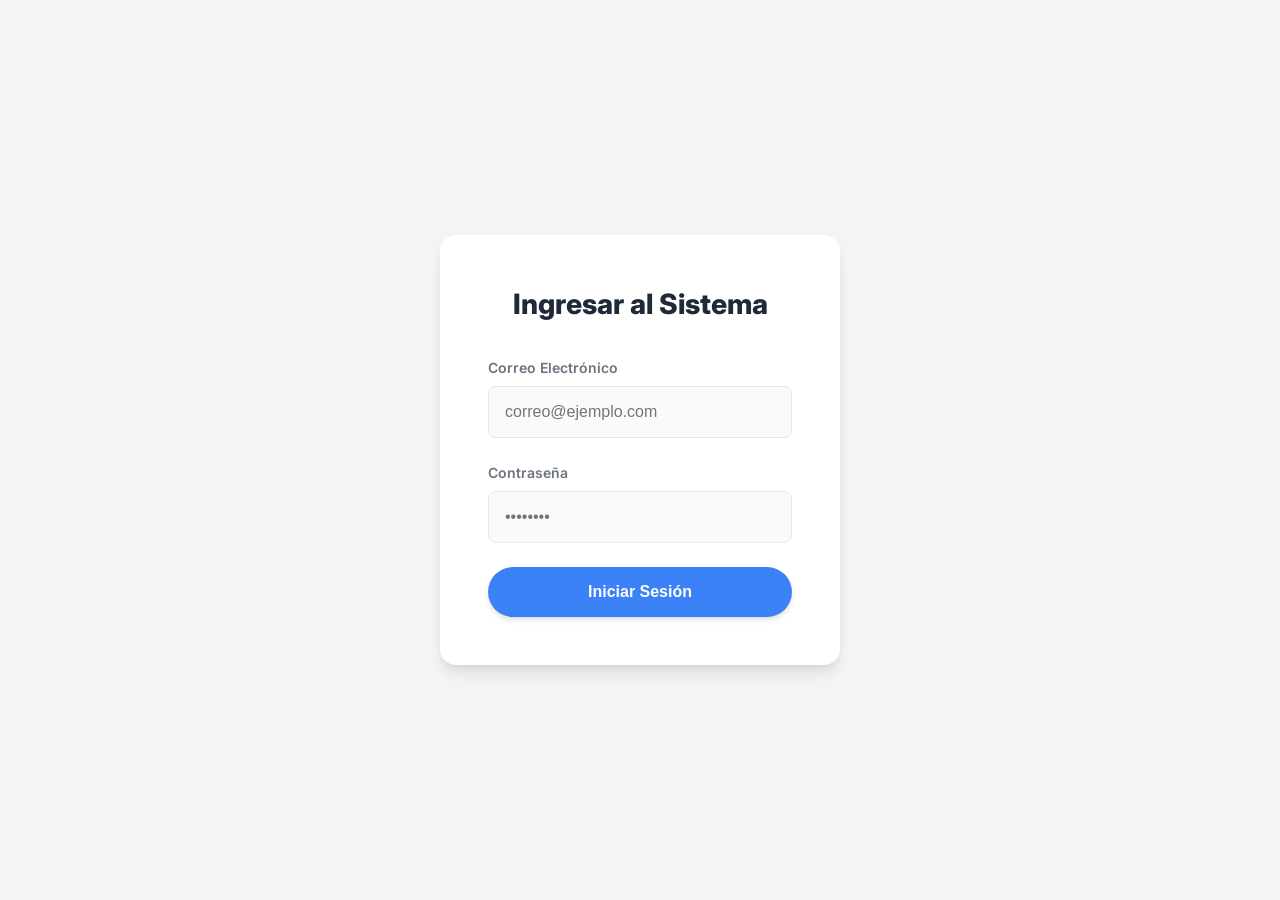
==== crm-swing-app/src/main/resources/public/index.html @ a5c7b8c0 "feat: initialize project structure with core UI styles, layout, and base application files" ====
<!DOCTYPE html>
<html lang="es">
<head>
    <meta charset="UTF-8">
    <meta name="viewport" content="width=device-width, initial-scale=1.0">
    <title>CRM Flota - Web</title>
    <link rel="stylesheet" href="styles.css">
    <link href="https://fonts.googleapis.com/css2?family=Inter:wght@400;600;800&display=swap" rel="stylesheet">
</head>
<body>

    <!-- Pantalla de Login -->
    <div id="login-screen">
        <div class="login-card">
            <h2>Ingresar al Sistema</h2>
            <form id="login-form">
                <div class="form-group">
                    <label for="email">Correo Electrónico</label>
                    <input type="email" id="email" required placeholder="correo@ejemplo.com">
                    <div class="error-text" id="email-error">El correo es obligatorio</div>
                </div>
                <div class="form-group">
                    <label for="password">Contraseña</label>
                    <input type="password" id="password" required placeholder="••••••••">
                    <div class="error-text" id="password-error">La contraseña es obligatoria</div>
                </div>
                <div class="error-text" id="auth-error" style="margin-bottom: 1rem; text-align: center; font-weight: bold;"></div>
                <button type="submit" class="btn-primary">Iniciar Sesión</button>
            </form>
        </div>
    </div>

    <!-- App Principal (Oculta hasta login) -->
    <div id="app" class="hidden">
        
        <!-- Barra Lateral -->
        <aside class="sidebar">
            <div class="sidebar-brand">CRM Flota</div>
            
            <button class="nav-item active" data-target="dashboard-view">
                <svg xmlns="http://www.w3.org/2000/svg" viewBox="0 0 24 24" fill="none" stroke="currentColor" stroke-width="2" stroke-linecap="round" stroke-linejoin="round"><path d="M3 9l9-7 9 7v11a2 2 0 0 1-2 2H5a2 2 0 0 1-2-2z"></path><polyline points="9 22 9 12 15 12 15 22"></polyline></svg>
                Dashboard
            </button>
            <button class="nav-item" data-target="conductores-view">
                <svg xmlns="http://www.w3.org/2000/svg" viewBox="0 0 24 24" fill="none" stroke="currentColor" stroke-width="2" stroke-linecap="round" stroke-linejoin="round"><path d="M17 21v-2a4 4 0 0 0-4-4H5a4 4 0 0 0-4 4v2"></path><circle cx="9" cy="7" r="4"></circle><path d="M23 21v-2a4 4 0 0 0-3-3.87"></path><path d="M16 3.13a4 4 0 0 1 0 7.75"></path></svg>
                Conductores
            </button>
            <button class="nav-item" data-target="vehiculos-view">
                <svg xmlns="http://www.w3.org/2000/svg" viewBox="0 0 24 24" fill="none" stroke="currentColor" stroke-width="2" stroke-linecap="round" stroke-linejoin="round"><path d="M14 16H9m10 0h3v-3.15a1 1 0 0 0-.84-.99L16 11l-2.7-3.6a2 2 0 0 0-1.6-.8H5a2 2 0 0 0-2 2v7.55a1 1 0 0 0 .84.99L5 16"></path><circle cx="7" cy="16" r="2"></circle><circle cx="16" cy="16" r="2"></circle></svg>
                Vehículos
            </button>
            <button class="nav-item" data-target="asignaciones-view">
                <svg xmlns="http://www.w3.org/2000/svg" viewBox="0 0 24 24" fill="none" stroke="currentColor" stroke-width="2" stroke-linecap="round" stroke-linejoin="round"><path d="M16 4h2a2 2 0 0 1 2 2v14a2 2 0 0 1-2 2H6a2 2 0 0 1-2-2V6a2 2 0 0 1 2-2h2"></path><rect x="8" y="2" width="8" height="4" rx="1" ry="1"></rect></svg>
                Asignaciones
            </button>
            <button class="nav-item" data-target="mantenimientos-view">
                <svg xmlns="http://www.w3.org/2000/svg" viewBox="0 0 24 24" fill="none" stroke="currentColor" stroke-width="2" stroke-linecap="round" stroke-linejoin="round"><path d="M14.7 6.3a1 1 0 0 0 0 1.4l1.6 1.6a1 1 0 0 0 1.4 0l3.77-3.77a6 6 0 0 1-7.94 7.94l-6.91 6.91a2.12 2.12 0 0 1-3-3l6.91-6.91a6 6 0 0 1 7.94-7.94l-3.76 3.76z"></path></svg>
                Mantenimientos
            </button>
            <button class="nav-item" data-target="usuarios-view">
                <svg xmlns="http://www.w3.org/2000/svg" viewBox="0 0 24 24" fill="none" stroke="currentColor" stroke-width="2" stroke-linecap="round" stroke-linejoin="round"><path d="M17 21v-2a4 4 0 0 0-4-4H5a4 4 0 0 0-4 4v2"></path><circle cx="9" cy="7" r="4"></circle></svg>
                Usuarios
            </button>
            <div style="flex:1"></div>
            <button class="nav-item" id="logout-btn" style="color: var(--danger-color)">
                Cerrar Sesión
            </button>
        </aside>

        <!-- Contenido Principal -->
        <main class="main-content">
            <header class="header">
                <h1 id="view-title">Dashboard</h1>
            </header>

            <!-- Vistas -->
            <div id="dashboard-view" class="view">
                <div class="stats-grid">
                    <div class="stat-card">
                        <div class="stat-title">Asignaciones Activas</div>
                        <div class="stat-value" id="stat-asignaciones">0</div>
                    </div>
                    <div class="stat-card">
                        <div class="stat-title">Costos Mantenimiento</div>
                        <div class="stat-value" id="stat-costos">$0.00</div>
                    </div>
                </div>
            </div>

            <div id="conductores-view" class="view hidden">
                <div class="card">
                    <div class="table-container">
                        <table>
                            <thead>
                                <tr>
                                    <th>ID</th>
                                    <th>Nombre</th>
                                    <th>Cédula</th>
                                    <th>Teléfono</th>
                                    <th>Licencia</th>
                                    <th>Estado</th>
                                </tr>
                            </thead>
                            <tbody id="tabla-conductores"></tbody>
                        </table>
                    </div>
                </div>
            </div>

            <div id="vehiculos-view" class="view hidden">
                <div class="card">
                    <div class="table-container">
                        <table>
                            <thead>
                                <tr>
                                    <th>Placa</th>
                                    <th>Marca</th>
                                    <th>Modelo</th>
                                    <th>Tipo</th>
                                    <th>Estado</th>
                                </tr>
                            </thead>
                            <tbody id="tabla-vehiculos"></tbody>
                        </table>
                    </div>
                </div>
            </div>

            <div id="asignaciones-view" class="view hidden">
                <div class="card">
                    <div class="table-container">
                        <table>
                            <thead>
                                <tr>
                                    <th>ID</th>
                                    <th>Conductor ID</th>
                                    <th>Vehículo ID</th>
                                    <th>Fecha Asignación</th>
                                    <th>Estado</th>
                                </tr>
                            </thead>
                            <tbody id="tabla-asignaciones"></tbody>
                        </table>
                    </div>
                </div>
            </div>

            <div id="mantenimientos-view" class="view hidden">
                <div class="card">
                    <div class="table-container">
                        <table>
                            <thead>
                                <tr>
                                    <th>ID</th>
                                    <th>Vehículo ID</th>
                                    <th>Tipo</th>
                                    <th>Costo</th>
                                    <th>Estado</th>
                                </tr>
                            </thead>
                            <tbody id="tabla-mantenimientos"></tbody>
                        </table>
                    </div>
                </div>
            </div>

            <div id="usuarios-view" class="view hidden">
                <div class="card">
                    <div class="table-container">
                        <table>
                            <thead>
                                <tr>
                                    <th>ID</th>
                                    <th>Email</th>
                                    <th>Estado</th>
                                </tr>
                            </thead>
                            <tbody id="tabla-usuarios"></tbody>
                        </table>
                    </div>
                </div>
            </div>

        </main>
    </div>

    <script src="app.js"></script>
</body>
</html>
---- crm-swing-app/src/main/resources/public/styles.css ----
:root {
  --bg-color: #f3f4f6; /* Gray 100 */
  --surface-color: #ffffff;
  --primary-color: #3b82f6; /* Blue 500 */
  --primary-hover: #2563eb; /* Blue 600 */
  --text-main: #1f2937; /* Gray 800 */
  --text-muted: #6b7280; /* Gray 500 */
  --border-color: #e5e7eb; /* Gray 200 */
  --danger-color: #ef4444; /* Red 500 */
  --success-color: #10b981; /* Emerald 500 */
  
  --shadow-sm: 0 1px 2px 0 rgba(0, 0, 0, 0.05);
  --shadow-md: 0 4px 6px -1px rgba(0, 0, 0, 0.1), 0 2px 4px -1px rgba(0, 0, 0, 0.06);
  --shadow-lg: 0 10px 15px -3px rgba(0, 0, 0, 0.1), 0 4px 6px -2px rgba(0, 0, 0, 0.05);
  
  --radius-md: 0.5rem;
  --radius-lg: 1rem;
  --radius-full: 9999px;
}

* {
  box-sizing: border-box;
  margin: 0;
  padding: 0;
}

body {
  font-family: 'Inter', -apple-system, BlinkMacSystemFont, "Segoe UI", Roboto, Helvetica, Arial, sans-serif;
  background-color: var(--bg-color);
  color: var(--text-main);
  line-height: 1.5;
  height: 100vh;
  display: flex;
  overflow: hidden;
}

/* App Layout */
#app {
  display: flex;
  width: 100%;
  height: 100%;
}

/* Login Screen */
#login-screen {
  position: absolute;
  top: 0; left: 0; right: 0; bottom: 0;
  background: var(--bg-color);
  display: flex;
  justify-content: center;
  align-items: center;
  z-index: 100;
}

.login-card {
  background: var(--surface-color);
  padding: 3rem;
  border-radius: var(--radius-lg);
  box-shadow: var(--shadow-lg);
  width: 100%;
  max-width: 400px;
  text-align: center;
}

.login-card h2 {
  margin-bottom: 2rem;
  font-weight: 800;
  font-size: 1.75rem;
  color: var(--text-main);
}

.form-group {
  margin-bottom: 1.5rem;
  text-align: left;
}

.form-group label {
  display: block;
  font-size: 0.875rem;
  font-weight: 600;
  color: var(--text-muted);
  margin-bottom: 0.5rem;
}

.form-group input {
  width: 100%;
  padding: 1rem;
  border: 1px solid var(--border-color);
  border-radius: var(--radius-md);
  font-size: 1rem;
  transition: all 0.2s ease;
  background-color: #f9fafb;
}

.form-group input:focus {
  outline: none;
  border-color: var(--primary-color);
  box-shadow: 0 0 0 3px rgba(59, 130, 246, 0.2);
  background-color: #fff;
}

.error-text {
  color: var(--danger-color);
  font-size: 0.875rem;
  margin-top: 0.25rem;
  display: none;
}

/* Gordito Buttons */
button.btn-primary {
  width: 100%;
  background: var(--primary-color);
  color: white;
  border: none;
  padding: 1rem 2rem;
  font-size: 1rem;
  font-weight: 600;
  border-radius: var(--radius-full);
  cursor: pointer;
  transition: all 0.2s ease;
  box-shadow: var(--shadow-md);
}

button.btn-primary:hover {
  background: var(--primary-hover);
  transform: translateY(-2px);
  box-shadow: var(--shadow-lg);
}

button.btn-danger {
  background: var(--danger-color);
  color: white;
  border: none;
  padding: 0.5rem 1rem;
  border-radius: var(--radius-full);
  cursor: pointer;
  font-weight: 600;
}

/* Sidebar */
.sidebar {
  width: 260px;
  background: var(--surface-color);
  border-right: 1px solid var(--border-color);
  display: flex;
  flex-direction: column;
  padding: 1.5rem;
}

.sidebar-brand {
  font-size: 1.5rem;
  font-weight: 800;
  margin-bottom: 2rem;
  color: var(--primary-color);
  text-align: center;
}

.nav-item {
  display: flex;
  align-items: center;
  padding: 1rem 1.25rem;
  margin-bottom: 0.5rem;
  border-radius: var(--radius-md);
  color: var(--text-muted);
  text-decoration: none;
  font-weight: 600;
  cursor: pointer;
  transition: all 0.2s;
  border: none;
  background: transparent;
  width: 100%;
  text-align: left;
  font-size: 1rem;
}

.nav-item svg {
  margin-right: 1rem;
  width: 20px;
  height: 20px;
}

.nav-item:hover {
  background-color: #f3f4f6;
  color: var(--text-main);
}

.nav-item.active {
  background-color: #eff6ff; /* Blue 50 */
  color: var(--primary-color);
}

/* Main Content */
.main-content {
  flex: 1;
  padding: 2rem;
  overflow-y: auto;
  background-color: #f8fafc; /* Slate 50 */
}

.header {
  display: flex;
  justify-content: space-between;
  align-items: center;
  margin-bottom: 2rem;
}

.header h1 {
  font-size: 1.875rem;
  font-weight: 800;
}

/* Card */
.card {
  background: var(--surface-color);
  border-radius: var(--radius-lg);
  box-shadow: var(--shadow-sm);
  border: 1px solid var(--border-color);
  padding: 1.5rem;
  margin-bottom: 2rem;
}

/* Table */
.table-container {
  overflow-x: auto;
}

table {
  width: 100%;
  border-collapse: collapse;
}

th {
  text-align: left;
  padding: 1rem;
  font-weight: 600;
  color: var(--text-muted);
  border-bottom: 1px solid var(--border-color);
  background: #f9fafb;
}

td {
  padding: 1.25rem 1rem;
  border-bottom: 1px solid var(--border-color);
  color: var(--text-main);
}

tr:hover td {
  background-color: #f9fafb;
}

/* Dashboard Stats */
.stats-grid {
  display: grid;
  grid-template-columns: repeat(auto-fit, minmax(250px, 1fr));
  gap: 1.5rem;
  margin-bottom: 2rem;
}

.stat-card {
  background: var(--surface-color);
  padding: 1.5rem;
  border-radius: var(--radius-lg);
  box-shadow: var(--shadow-sm);
  border: 1px solid var(--border-color);
}

.stat-title {
  color: var(--text-muted);
  font-size: 0.875rem;
  font-weight: 600;
  margin-bottom: 0.5rem;
}

.stat-value {
  font-size: 2rem;
  font-weight: 800;
  color: var(--text-main);
}

.hidden {
  display: none !important;
}
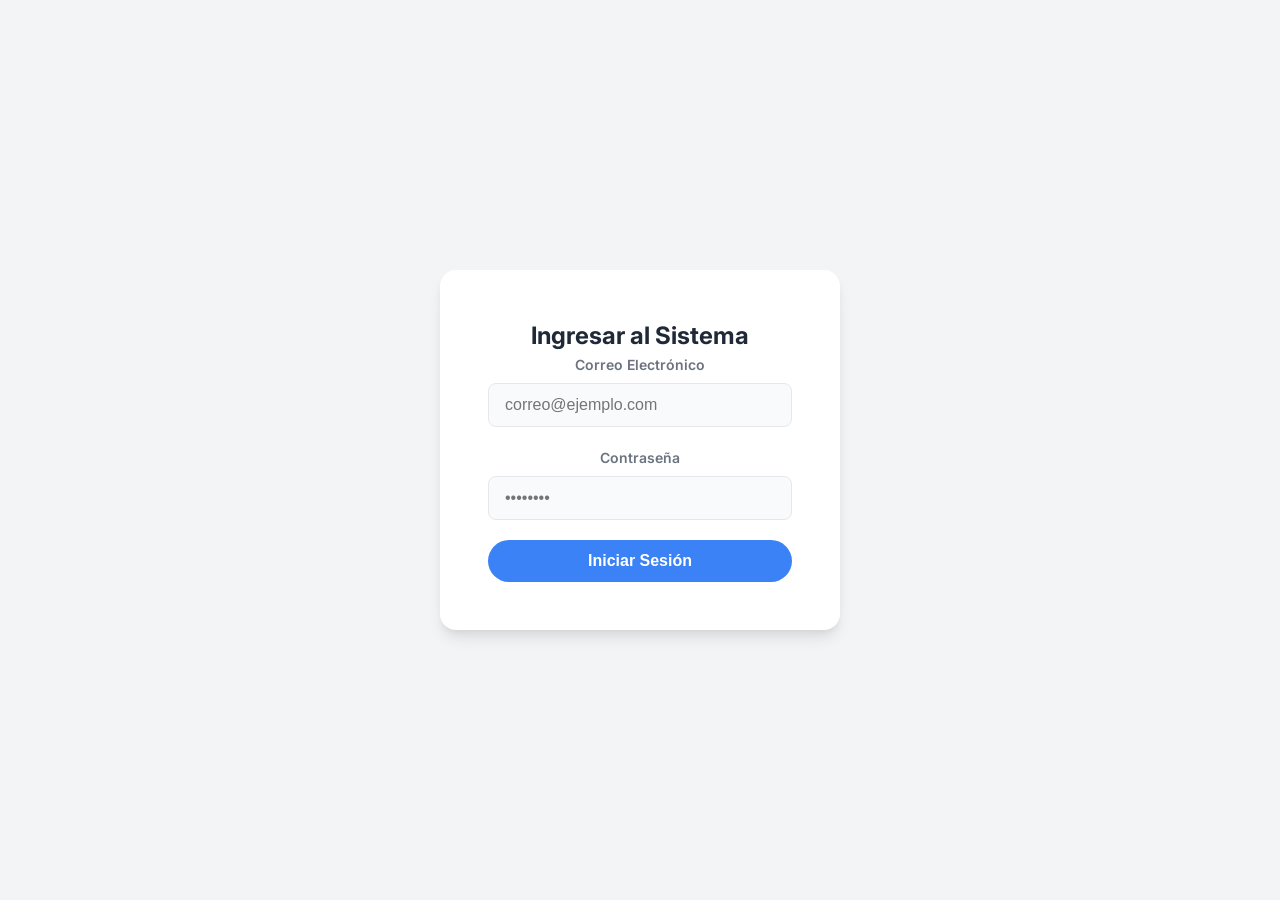
==== commit b6c25eb7: "feat: implement initial CRM fleet management database schema, core DAO layers, and user login fronte" ====
--- a/crm-swing-app/src/main/resources/public/index.html
+++ b/crm-swing-app/src/main/resources/public/index.html
@@ -7,7 +7,7 @@
     <link rel="stylesheet" href="styles.css">
     <link href="https://fonts.googleapis.com/css2?family=Inter:wght@400;600;800&display=swap" rel="stylesheet">
 </head>
-<body>
+<body data-theme="light">
 
     <!-- Pantalla de Login -->
     <div id="login-screen">
@@ -25,7 +25,7 @@
                     <div class="error-text" id="password-error">La contraseña es obligatoria</div>
                 </div>
                 <div class="error-text" id="auth-error" style="margin-bottom: 1rem; text-align: center; font-weight: bold;"></div>
-                <button type="submit" class="btn-primary">Iniciar Sesión</button>
+                <button type="submit" class="btn-primary" style="width:100%">Iniciar Sesión</button>
             </form>
         </div>
     </div>
@@ -61,127 +61,215 @@
                 <svg xmlns="http://www.w3.org/2000/svg" viewBox="0 0 24 24" fill="none" stroke="currentColor" stroke-width="2" stroke-linecap="round" stroke-linejoin="round"><path d="M17 21v-2a4 4 0 0 0-4-4H5a4 4 0 0 0-4 4v2"></path><circle cx="9" cy="7" r="4"></circle></svg>
                 Usuarios
             </button>
-            <div style="flex:1"></div>
-            <button class="nav-item" id="logout-btn" style="color: var(--danger-color)">
-                Cerrar Sesión
-            </button>
         </aside>
 
-        <!-- Contenido Principal -->
-        <main class="main-content">
-            <header class="header">
-                <h1 id="view-title">Dashboard</h1>
+        <!-- Wrapper Principal -->
+        <div class="main-wrapper">
+            
+            <!-- Barra Superior (Header) -->
+            <header class="topbar">
+                <div class="search-container">
+                    <svg class="search-icon" xmlns="http://www.w3.org/2000/svg" viewBox="0 0 24 24" fill="none" stroke="currentColor" stroke-width="2"><circle cx="11" cy="11" r="8"></circle><line x1="21" y1="21" x2="16.65" y2="16.65"></line></svg>
+                    <input type="text" id="global-search" class="search-input" placeholder="Buscar conductores, vehículos, usuarios..." autocomplete="off">
+                    <div id="search-results" class="search-results"></div>
+                </div>
+                
+                <div class="topbar-actions">
+                    <button class="theme-toggle" id="theme-toggle" title="Cambiar Tema">
+                        <svg id="moon-icon" xmlns="http://www.w3.org/2000/svg" width="24" height="24" viewBox="0 0 24 24" fill="none" stroke="currentColor" stroke-width="2" stroke-linecap="round" stroke-linejoin="round"><path d="M21 12.79A9 9 0 1 1 11.21 3 7 7 0 0 0 21 12.79z"></path></svg>
+                        <svg id="sun-icon" class="hidden" xmlns="http://www.w3.org/2000/svg" width="24" height="24" viewBox="0 0 24 24" fill="none" stroke="currentColor" stroke-width="2" stroke-linecap="round" stroke-linejoin="round"><circle cx="12" cy="12" r="5"></circle><line x1="12" y1="1" x2="12" y2="3"></line><line x1="12" y1="21" x2="12" y2="23"></line><line x1="4.22" y1="4.22" x2="5.64" y2="5.64"></line><line x1="18.36" y1="18.36" x2="19.78" y2="19.78"></line><line x1="1" y1="12" x2="3" y2="12"></line><line x1="21" y1="12" x2="23" y2="12"></line><line x1="4.22" y1="19.78" x2="5.64" y2="18.36"></line><line x1="18.36" y1="5.64" x2="19.78" y2="4.22"></line></svg>
+                    </button>
+                    
+                    <div class="user-menu-container">
+                        <button class="user-profile-btn" id="user-menu-btn">
+                            <span id="topbar-username">Usuario</span>
+                            <div class="user-avatar" id="topbar-avatar">U</div>
+                        </button>
+                        <div class="user-dropdown" id="user-dropdown">
+                            <button class="dropdown-item" id="btn-mi-perfil">Mi Perfil</button>
+                            <button class="dropdown-item text-danger" id="logout-btn">Cerrar Sesión</button>
+                        </div>
+                    </div>
+                </div>
             </header>
 
-            <!-- Vistas -->
-            <div id="dashboard-view" class="view">
-                <div class="stats-grid">
-                    <div class="stat-card">
-                        <div class="stat-title">Asignaciones Activas</div>
-                        <div class="stat-value" id="stat-asignaciones">0</div>
-                    </div>
-                    <div class="stat-card">
-                        <div class="stat-title">Costos Mantenimiento</div>
-                        <div class="stat-value" id="stat-costos">$0.00</div>
-                    </div>
-                </div>
+            <!-- Contenido Dinámico -->
+            <main class="main-content">
+                
+                <!-- Vistas -->
+                <div id="dashboard-view" class="view">
+                    <header class="header">
+                        <h1 id="view-title">Dashboard</h1>
+                    </header>
+                    <div class="stats-grid">
+                        <div class="stat-card">
+                            <div class="stat-title">Asignaciones Activas</div>
+                            <div class="stat-value" id="stat-asignaciones">0</div>
+                        </div>
+                        <div class="stat-card">
+                            <div class="stat-title">Costos Mantenimiento</div>
+                            <div class="stat-value" id="stat-costos">$0.00</div>
+                        </div>
+                    </div>
+                </div>
+
+                <div id="conductores-view" class="view hidden">
+                    <header class="header">
+                        <h1>Conductores</h1>
+                        <button class="btn-primary" onclick="openModal('conductor')">Nuevo Conductor</button>
+                    </header>
+                    <div class="card">
+                        <div class="table-container">
+                            <table>
+                                <thead>
+                                    <tr>
+                                        <th>ID</th>
+                                        <th>Nombre</th>
+                                        <th>Cédula</th>
+                                        <th>Teléfono</th>
+                                        <th>Licencia</th>
+                                        <th>Estado</th>
+                                    </tr>
+                                </thead>
+                                <tbody id="tabla-conductores"></tbody>
+                            </table>
+                        </div>
+                    </div>
+                </div>
+
+                <div id="vehiculos-view" class="view hidden">
+                    <header class="header">
+                        <h1>Vehículos</h1>
+                        <button class="btn-primary" onclick="openModal('vehiculo')">Nuevo Vehículo</button>
+                    </header>
+                    <div class="card">
+                        <div class="table-container">
+                            <table>
+                                <thead>
+                                    <tr>
+                                        <th>Placa</th>
+                                        <th>Marca</th>
+                                        <th>Modelo</th>
+                                        <th>Tipo</th>
+                                        <th>Estado</th>
+                                    </tr>
+                                </thead>
+                                <tbody id="tabla-vehiculos"></tbody>
+                            </table>
+                        </div>
+                    </div>
+                </div>
+
+                <div id="asignaciones-view" class="view hidden">
+                    <header class="header">
+                        <h1>Asignaciones</h1>
+                        <button class="btn-primary" onclick="openModal('asignacion')">Nueva Asignación</button>
+                    </header>
+                    <div class="card">
+                        <div class="table-container">
+                            <table>
+                                <thead>
+                                    <tr>
+                                        <th>ID</th>
+                                        <th>Conductor</th>
+                                        <th>Vehículo</th>
+                                        <th>Fecha Asignación</th>
+                                        <th>Estado</th>
+                                    </tr>
+                                </thead>
+                                <tbody id="tabla-asignaciones"></tbody>
+                            </table>
+                        </div>
+                    </div>
+                </div>
+
+                <div id="mantenimientos-view" class="view hidden">
+                    <header class="header">
+                        <h1>Mantenimientos</h1>
+                        <button class="btn-primary" onclick="openModal('mantenimiento')">Nuevo Mantenimiento</button>
+                    </header>
+                    <div class="card">
+                        <div class="table-container">
+                            <table>
+                                <thead>
+                                    <tr>
+                                        <th>ID</th>
+                                        <th>Vehículo</th>
+                                        <th>Tipo</th>
+                                        <th>Costo</th>
+                                        <th>Estado</th>
+                                    </tr>
+                                </thead>
+                                <tbody id="tabla-mantenimientos"></tbody>
+                            </table>
+                        </div>
+                    </div>
+                </div>
+
+                <div id="usuarios-view" class="view hidden">
+                    <header class="header">
+                        <h1>Usuarios del Sistema</h1>
+                        <button class="btn-primary" onclick="openModal('usuario')">Nuevo Usuario</button>
+                    </header>
+                    <div class="user-grid" id="grid-usuarios">
+                        <!-- Tarjetas inyectadas por JS -->
+                    </div>
+                </div>
+
+                <div id="perfil-view" class="view hidden">
+                    <header class="header">
+                        <h1>Mi Perfil</h1>
+                    </header>
+                    <div class="card" style="max-width: 600px;">
+                        <form id="perfil-form">
+                            <div class="form-group">
+                                <label>Nombre</label>
+                                <input type="text" id="perfil-nombre" required>
+                            </div>
+                            <div class="form-group">
+                                <label>Correo Electrónico</label>
+                                <input type="email" id="perfil-email" required>
+                            </div>
+                            <hr style="margin: 2rem 0; border: none; border-top: 1px solid var(--border-color);">
+                            <h3>Cambiar Contraseña</h3>
+                            <p style="font-size: 0.875rem; color: var(--text-muted); margin-bottom: 1rem;">Deje los campos en blanco si no desea cambiar su contraseña.</p>
+                            
+                            <div class="form-group">
+                                <label>Nueva Contraseña</label>
+                                <input type="password" id="perfil-pass1">
+                            </div>
+                            <div class="form-group">
+                                <label>Confirmar Contraseña</label>
+                                <input type="password" id="perfil-pass2">
+                                <div class="error-text" id="perfil-pass-error">Las contraseñas no coinciden</div>
+                            </div>
+                            <button type="submit" class="btn-primary">Guardar Cambios</button>
+                        </form>
+                    </div>
+                </div>
+
+            </main>
+        </div>
+    </div>
+
+    <!-- Modal CRUD Genérico -->
+    <div class="modal-overlay" id="crud-modal">
+        <div class="modal">
+            <div class="modal-header">
+                <h2 id="modal-title">Detalle</h2>
+                <button class="close-modal" onclick="closeModal()">&times;</button>
             </div>
-
-            <div id="conductores-view" class="view hidden">
-                <div class="card">
-                    <div class="table-container">
-                        <table>
-                            <thead>
-                                <tr>
-                                    <th>ID</th>
-                                    <th>Nombre</th>
-                                    <th>Cédula</th>
-                                    <th>Teléfono</th>
-                                    <th>Licencia</th>
-                                    <th>Estado</th>
-                                </tr>
-                            </thead>
-                            <tbody id="tabla-conductores"></tbody>
-                        </table>
-                    </div>
-                </div>
+            <div class="modal-body">
+                <form id="crud-form">
+                    <div id="modal-form-content"></div>
+                </form>
             </div>
-
-            <div id="vehiculos-view" class="view hidden">
-                <div class="card">
-                    <div class="table-container">
-                        <table>
-                            <thead>
-                                <tr>
-                                    <th>Placa</th>
-                                    <th>Marca</th>
-                                    <th>Modelo</th>
-                                    <th>Tipo</th>
-                                    <th>Estado</th>
-                                </tr>
-                            </thead>
-                            <tbody id="tabla-vehiculos"></tbody>
-                        </table>
-                    </div>
-                </div>
+            <div class="modal-footer">
+                <button class="btn-danger hidden" id="modal-btn-delete" type="button">Eliminar</button>
+                <button class="btn-secondary" id="modal-btn-edit" type="button">Editar</button>
+                <button class="btn-primary hidden" id="modal-btn-save" type="button" onclick="submitCrudForm()">Guardar</button>
             </div>
-
-            <div id="asignaciones-view" class="view hidden">
-                <div class="card">
-                    <div class="table-container">
-                        <table>
-                            <thead>
-                                <tr>
-                                    <th>ID</th>
-                                    <th>Conductor ID</th>
-                                    <th>Vehículo ID</th>
-                                    <th>Fecha Asignación</th>
-                                    <th>Estado</th>
-                                </tr>
-                            </thead>
-                            <tbody id="tabla-asignaciones"></tbody>
-                        </table>
-                    </div>
-                </div>
-            </div>
-
-            <div id="mantenimientos-view" class="view hidden">
-                <div class="card">
-                    <div class="table-container">
-                        <table>
-                            <thead>
-                                <tr>
-                                    <th>ID</th>
-                                    <th>Vehículo ID</th>
-                                    <th>Tipo</th>
-                                    <th>Costo</th>
-                                    <th>Estado</th>
-                                </tr>
-                            </thead>
-                            <tbody id="tabla-mantenimientos"></tbody>
-                        </table>
-                    </div>
-                </div>
-            </div>
-
-            <div id="usuarios-view" class="view hidden">
-                <div class="card">
-                    <div class="table-container">
-                        <table>
-                            <thead>
-                                <tr>
-                                    <th>ID</th>
-                                    <th>Email</th>
-                                    <th>Estado</th>
-                                </tr>
-                            </thead>
-                            <tbody id="tabla-usuarios"></tbody>
-                        </table>
-                    </div>
-                </div>
-            </div>
-
-        </main>
+        </div>
     </div>
 
     <script src="app.js"></script>
--- a/crm-swing-app/src/main/resources/public/styles.css
+++ b/crm-swing-app/src/main/resources/public/styles.css
@@ -1,6 +1,8 @@
 :root {
+  /* LIGHT THEME VARIABLES */
   --bg-color: #f3f4f6; /* Gray 100 */
   --surface-color: #ffffff;
+  --surface-hover: #f9fafb;
   --primary-color: #3b82f6; /* Blue 500 */
   --primary-hover: #2563eb; /* Blue 600 */
   --text-main: #1f2937; /* Gray 800 */
@@ -8,6 +10,7 @@
   --border-color: #e5e7eb; /* Gray 200 */
   --danger-color: #ef4444; /* Red 500 */
   --success-color: #10b981; /* Emerald 500 */
+  --input-bg: #f9fafb;
   
   --shadow-sm: 0 1px 2px 0 rgba(0, 0, 0, 0.05);
   --shadow-md: 0 4px 6px -1px rgba(0, 0, 0, 0.1), 0 2px 4px -1px rgba(0, 0, 0, 0.06);
@@ -18,6 +21,19 @@
   --radius-full: 9999px;
 }
 
+[data-theme="dark"] {
+  /* DARK THEME VARIABLES */
+  --bg-color: #0f172a; /* Slate 900 */
+  --surface-color: #1e293b; /* Slate 800 */
+  --surface-hover: #334155; /* Slate 700 */
+  --primary-color: #60a5fa; /* Blue 400 */
+  --primary-hover: #93c5fd; /* Blue 300 */
+  --text-main: #f8fafc; /* Slate 50 */
+  --text-muted: #94a3b8; /* Slate 400 */
+  --border-color: #334155; /* Slate 700 */
+  --input-bg: #0f172a;
+}
+
 * {
   box-sizing: border-box;
   margin: 0;
@@ -32,6 +48,7 @@
   height: 100vh;
   display: flex;
   overflow: hidden;
+  transition: background-color 0.3s, color 0.3s;
 }
 
 /* App Layout */
@@ -39,6 +56,439 @@
   display: flex;
   width: 100%;
   height: 100%;
+}
+
+/* Sidebar */
+.sidebar {
+  width: 260px;
+  background: var(--surface-color);
+  border-right: 1px solid var(--border-color);
+  display: flex;
+  flex-direction: column;
+  padding: 1.5rem;
+  transition: background-color 0.3s, border-color 0.3s;
+}
+
+.sidebar-brand {
+  font-size: 1.5rem;
+  font-weight: 800;
+  margin-bottom: 2rem;
+  color: var(--primary-color);
+  text-align: center;
+}
+
+.nav-item {
+  display: flex;
+  align-items: center;
+  padding: 1rem 1.25rem;
+  margin-bottom: 0.5rem;
+  border-radius: var(--radius-md);
+  color: var(--text-muted);
+  text-decoration: none;
+  font-weight: 600;
+  cursor: pointer;
+  transition: all 0.2s;
+  border: none;
+  background: transparent;
+  width: 100%;
+  text-align: left;
+  font-size: 1rem;
+}
+
+.nav-item svg {
+  margin-right: 1rem;
+  width: 20px;
+  height: 20px;
+}
+
+.nav-item:hover {
+  background-color: var(--surface-hover);
+  color: var(--text-main);
+}
+
+.nav-item.active {
+  background-color: rgba(59, 130, 246, 0.1);
+  color: var(--primary-color);
+}
+
+/* Main Content Area */
+.main-wrapper {
+  flex: 1;
+  display: flex;
+  flex-direction: column;
+  overflow: hidden;
+}
+
+/* Top Header */
+.topbar {
+  height: 70px;
+  background: var(--surface-color);
+  border-bottom: 1px solid var(--border-color);
+  display: flex;
+  align-items: center;
+  justify-content: space-between;
+  padding: 0 2rem;
+  transition: background-color 0.3s, border-color 0.3s;
+}
+
+.search-container {
+  position: relative;
+  width: 300px;
+}
+
+.search-input {
+  width: 100%;
+  padding: 0.75rem 1rem 0.75rem 2.5rem;
+  border: 1px solid var(--border-color);
+  border-radius: var(--radius-full);
+  background: var(--input-bg);
+  color: var(--text-main);
+  outline: none;
+  transition: border-color 0.2s;
+}
+
+.search-input:focus {
+  border-color: var(--primary-color);
+}
+
+.search-icon {
+  position: absolute;
+  left: 0.75rem;
+  top: 50%;
+  transform: translateY(-50%);
+  color: var(--text-muted);
+  width: 18px;
+  height: 18px;
+}
+
+/* Search Dropdown */
+.search-results {
+  position: absolute;
+  top: 100%;
+  left: 0;
+  right: 0;
+  background: var(--surface-color);
+  border: 1px solid var(--border-color);
+  border-radius: var(--radius-md);
+  margin-top: 0.5rem;
+  box-shadow: var(--shadow-lg);
+  max-height: 300px;
+  overflow-y: auto;
+  z-index: 50;
+  display: none;
+}
+
+.search-result-item {
+  padding: 0.75rem 1rem;
+  border-bottom: 1px solid var(--border-color);
+  cursor: pointer;
+}
+.search-result-item:hover {
+  background: var(--surface-hover);
+}
+.search-result-title {
+  font-weight: 600;
+  color: var(--text-main);
+}
+.search-result-subtitle {
+  font-size: 0.8rem;
+  color: var(--text-muted);
+}
+.search-result-type {
+  font-size: 0.7rem;
+  background: var(--primary-color);
+  color: white;
+  padding: 2px 6px;
+  border-radius: 4px;
+  float: right;
+}
+
+/* Topbar Actions */
+.topbar-actions {
+  display: flex;
+  align-items: center;
+  gap: 1.5rem;
+}
+
+.theme-toggle {
+  background: transparent;
+  border: none;
+  color: var(--text-muted);
+  cursor: pointer;
+  display: flex;
+  align-items: center;
+}
+.theme-toggle:hover { color: var(--text-main); }
+
+/* User Dropdown */
+.user-menu-container {
+  position: relative;
+}
+
+.user-profile-btn {
+  display: flex;
+  align-items: center;
+  gap: 0.5rem;
+  background: transparent;
+  border: none;
+  cursor: pointer;
+  color: var(--text-main);
+  font-weight: 600;
+}
+
+.user-avatar {
+  width: 35px;
+  height: 35px;
+  border-radius: 50%;
+  background: var(--primary-color);
+  color: white;
+  display: flex;
+  align-items: center;
+  justify-content: center;
+  font-weight: bold;
+}
+
+.user-dropdown {
+  position: absolute;
+  right: 0;
+  top: 100%;
+  background: var(--surface-color);
+  border: 1px solid var(--border-color);
+  border-radius: var(--radius-md);
+  box-shadow: var(--shadow-lg);
+  margin-top: 0.5rem;
+  min-width: 150px;
+  display: none;
+  z-index: 50;
+  overflow: hidden;
+}
+
+.user-dropdown.show {
+  display: block;
+}
+
+.dropdown-item {
+  display: block;
+  width: 100%;
+  padding: 0.75rem 1rem;
+  text-align: left;
+  background: transparent;
+  border: none;
+  border-bottom: 1px solid var(--border-color);
+  cursor: pointer;
+  color: var(--text-main);
+  transition: background 0.2s;
+}
+.dropdown-item:last-child { border-bottom: none; }
+.dropdown-item:hover { background: var(--surface-hover); }
+.dropdown-item.text-danger { color: var(--danger-color); }
+
+/* Main Content Views */
+.main-content {
+  flex: 1;
+  padding: 2rem;
+  overflow-y: auto;
+  background-color: var(--bg-color);
+  transition: background-color 0.3s;
+}
+
+.header {
+  display: flex;
+  justify-content: space-between;
+  align-items: center;
+  margin-bottom: 2rem;
+}
+
+.header h1 {
+  font-size: 1.875rem;
+  font-weight: 800;
+}
+
+/* Card */
+.card {
+  background: var(--surface-color);
+  border-radius: var(--radius-lg);
+  box-shadow: var(--shadow-sm);
+  border: 1px solid var(--border-color);
+  padding: 1.5rem;
+  margin-bottom: 2rem;
+  transition: background-color 0.3s, border-color 0.3s;
+}
+
+/* Table */
+.table-container { overflow-x: auto; }
+table { width: 100%; border-collapse: collapse; }
+th {
+  text-align: left;
+  padding: 1rem;
+  font-weight: 600;
+  color: var(--text-muted);
+  border-bottom: 1px solid var(--border-color);
+  background: var(--surface-hover);
+}
+td {
+  padding: 1.25rem 1rem;
+  border-bottom: 1px solid var(--border-color);
+  color: var(--text-main);
+  cursor: pointer;
+}
+tr:hover td { background-color: var(--surface-hover); }
+
+/* Grid Cards (Usuarios) */
+.user-grid {
+  display: grid;
+  grid-template-columns: repeat(auto-fill, minmax(280px, 1fr));
+  gap: 1.5rem;
+}
+
+.user-card {
+  background: var(--surface-color);
+  border: 1px solid var(--border-color);
+  border-radius: var(--radius-lg);
+  padding: 1.5rem;
+  display: flex;
+  flex-direction: column;
+  align-items: center;
+  box-shadow: var(--shadow-sm);
+  transition: transform 0.2s, box-shadow 0.2s;
+  cursor: pointer;
+}
+.user-card:hover {
+  transform: translateY(-5px);
+  box-shadow: var(--shadow-md);
+}
+.user-card-avatar {
+  width: 60px; height: 60px;
+  border-radius: 50%;
+  background: var(--primary-color);
+  color: white;
+  display: flex; align-items: center; justify-content: center;
+  font-size: 1.5rem; font-weight: bold;
+  margin-bottom: 1rem;
+}
+.user-card-name { font-weight: 800; font-size: 1.1rem; color: var(--text-main); margin-bottom: 0.25rem;}
+.user-card-email { font-size: 0.875rem; color: var(--text-muted); margin-bottom: 1rem; }
+.user-card-status {
+  padding: 0.25rem 0.75rem;
+  border-radius: var(--radius-full);
+  font-size: 0.75rem; font-weight: 600;
+}
+.status-active { background: rgba(16, 185, 129, 0.1); color: var(--success-color); }
+.status-inactive { background: rgba(239, 68, 68, 0.1); color: var(--danger-color); }
+
+/* Modal Styles */
+.modal-overlay {
+  position: fixed;
+  top: 0; left: 0; right: 0; bottom: 0;
+  background: rgba(0, 0, 0, 0.5);
+  display: flex;
+  align-items: center;
+  justify-content: center;
+  z-index: 1000;
+  opacity: 0; pointer-events: none;
+  transition: opacity 0.3s ease;
+}
+.modal-overlay.show { opacity: 1; pointer-events: auto; }
+
+.modal {
+  background: var(--surface-color);
+  width: 100%; max-width: 500px;
+  border-radius: var(--radius-lg);
+  box-shadow: var(--shadow-lg);
+  transform: translateY(20px);
+  transition: transform 0.3s ease;
+  display: flex; flex-direction: column;
+  max-height: 90vh;
+}
+.modal-overlay.show .modal { transform: translateY(0); }
+
+.modal-header {
+  padding: 1.5rem;
+  border-bottom: 1px solid var(--border-color);
+  display: flex; justify-content: space-between; align-items: center;
+}
+.modal-header h2 { font-size: 1.25rem; font-weight: 800; color: var(--text-main); }
+.close-modal { background: none; border: none; font-size: 1.5rem; color: var(--text-muted); cursor: pointer; }
+
+.modal-body {
+  padding: 1.5rem;
+  overflow-y: auto;
+}
+
+.modal-footer {
+  padding: 1.5rem;
+  border-top: 1px solid var(--border-color);
+  display: flex; justify-content: flex-end; gap: 1rem;
+}
+
+/* Forms in Modal */
+.form-group { margin-bottom: 1.25rem; }
+.form-group label { display: block; font-size: 0.875rem; font-weight: 600; color: var(--text-muted); margin-bottom: 0.5rem; }
+.form-group input, .form-group select, .form-group textarea {
+  width: 100%; padding: 0.75rem 1rem;
+  border: 1px solid var(--border-color);
+  border-radius: var(--radius-md);
+  font-size: 1rem; background-color: var(--input-bg); color: var(--text-main);
+  transition: all 0.2s ease;
+}
+.form-group input:focus, .form-group select:focus {
+  outline: none; border-color: var(--primary-color);
+}
+.form-group input:disabled, .form-group select:disabled {
+  opacity: 0.7; background-color: var(--bg-color); cursor: not-allowed;
+}
+
+/* Buttons */
+.btn-primary {
+  background: var(--primary-color); color: white; border: none;
+  padding: 0.75rem 1.5rem; font-size: 1rem; font-weight: 600;
+  border-radius: var(--radius-full); cursor: pointer; transition: all 0.2s ease;
+}
+.btn-primary:hover { background: var(--primary-hover); transform: translateY(-1px); }
+
+.btn-secondary {
+  background: var(--surface-hover); color: var(--text-main); border: 1px solid var(--border-color);
+  padding: 0.75rem 1.5rem; font-size: 1rem; font-weight: 600;
+  border-radius: var(--radius-full); cursor: pointer; transition: all 0.2s ease;
+}
+.btn-secondary:hover { background: var(--border-color); }
+
+.btn-danger {
+  background: var(--danger-color); color: white; border: none;
+  padding: 0.75rem 1.5rem; font-size: 1rem; font-weight: 600;
+  border-radius: var(--radius-full); cursor: pointer; transition: all 0.2s ease;
+}
+.btn-danger:hover { opacity: 0.9; }
+
+.hidden { display: none !important; }
+
+/* Dashboard Stats */
+.stats-grid {
+  display: grid;
+  grid-template-columns: repeat(auto-fit, minmax(250px, 1fr));
+  gap: 1.5rem;
+  margin-bottom: 2rem;
+}
+
+.stat-card {
+  background: var(--surface-color);
+  padding: 1.5rem;
+  border-radius: var(--radius-lg);
+  box-shadow: var(--shadow-sm);
+  border: 1px solid var(--border-color);
+}
+
+.stat-title {
+  color: var(--text-muted);
+  font-size: 0.875rem;
+  font-weight: 600;
+  margin-bottom: 0.5rem;
+}
+
+.stat-value {
+  font-size: 2rem;
+  font-weight: 800;
+  color: var(--text-main);
 }
 
 /* Login Screen */
@@ -61,222 +511,4 @@
   max-width: 400px;
   text-align: center;
 }
-
-.login-card h2 {
-  margin-bottom: 2rem;
-  font-weight: 800;
-  font-size: 1.75rem;
-  color: var(--text-main);
-}
-
-.form-group {
-  margin-bottom: 1.5rem;
-  text-align: left;
-}
-
-.form-group label {
-  display: block;
-  font-size: 0.875rem;
-  font-weight: 600;
-  color: var(--text-muted);
-  margin-bottom: 0.5rem;
-}
-
-.form-group input {
-  width: 100%;
-  padding: 1rem;
-  border: 1px solid var(--border-color);
-  border-radius: var(--radius-md);
-  font-size: 1rem;
-  transition: all 0.2s ease;
-  background-color: #f9fafb;
-}
-
-.form-group input:focus {
-  outline: none;
-  border-color: var(--primary-color);
-  box-shadow: 0 0 0 3px rgba(59, 130, 246, 0.2);
-  background-color: #fff;
-}
-
-.error-text {
-  color: var(--danger-color);
-  font-size: 0.875rem;
-  margin-top: 0.25rem;
-  display: none;
-}
-
-/* Gordito Buttons */
-button.btn-primary {
-  width: 100%;
-  background: var(--primary-color);
-  color: white;
-  border: none;
-  padding: 1rem 2rem;
-  font-size: 1rem;
-  font-weight: 600;
-  border-radius: var(--radius-full);
-  cursor: pointer;
-  transition: all 0.2s ease;
-  box-shadow: var(--shadow-md);
-}
-
-button.btn-primary:hover {
-  background: var(--primary-hover);
-  transform: translateY(-2px);
-  box-shadow: var(--shadow-lg);
-}
-
-button.btn-danger {
-  background: var(--danger-color);
-  color: white;
-  border: none;
-  padding: 0.5rem 1rem;
-  border-radius: var(--radius-full);
-  cursor: pointer;
-  font-weight: 600;
-}
-
-/* Sidebar */
-.sidebar {
-  width: 260px;
-  background: var(--surface-color);
-  border-right: 1px solid var(--border-color);
-  display: flex;
-  flex-direction: column;
-  padding: 1.5rem;
-}
-
-.sidebar-brand {
-  font-size: 1.5rem;
-  font-weight: 800;
-  margin-bottom: 2rem;
-  color: var(--primary-color);
-  text-align: center;
-}
-
-.nav-item {
-  display: flex;
-  align-items: center;
-  padding: 1rem 1.25rem;
-  margin-bottom: 0.5rem;
-  border-radius: var(--radius-md);
-  color: var(--text-muted);
-  text-decoration: none;
-  font-weight: 600;
-  cursor: pointer;
-  transition: all 0.2s;
-  border: none;
-  background: transparent;
-  width: 100%;
-  text-align: left;
-  font-size: 1rem;
-}
-
-.nav-item svg {
-  margin-right: 1rem;
-  width: 20px;
-  height: 20px;
-}
-
-.nav-item:hover {
-  background-color: #f3f4f6;
-  color: var(--text-main);
-}
-
-.nav-item.active {
-  background-color: #eff6ff; /* Blue 50 */
-  color: var(--primary-color);
-}
-
-/* Main Content */
-.main-content {
-  flex: 1;
-  padding: 2rem;
-  overflow-y: auto;
-  background-color: #f8fafc; /* Slate 50 */
-}
-
-.header {
-  display: flex;
-  justify-content: space-between;
-  align-items: center;
-  margin-bottom: 2rem;
-}
-
-.header h1 {
-  font-size: 1.875rem;
-  font-weight: 800;
-}
-
-/* Card */
-.card {
-  background: var(--surface-color);
-  border-radius: var(--radius-lg);
-  box-shadow: var(--shadow-sm);
-  border: 1px solid var(--border-color);
-  padding: 1.5rem;
-  margin-bottom: 2rem;
-}
-
-/* Table */
-.table-container {
-  overflow-x: auto;
-}
-
-table {
-  width: 100%;
-  border-collapse: collapse;
-}
-
-th {
-  text-align: left;
-  padding: 1rem;
-  font-weight: 600;
-  color: var(--text-muted);
-  border-bottom: 1px solid var(--border-color);
-  background: #f9fafb;
-}
-
-td {
-  padding: 1.25rem 1rem;
-  border-bottom: 1px solid var(--border-color);
-  color: var(--text-main);
-}
-
-tr:hover td {
-  background-color: #f9fafb;
-}
-
-/* Dashboard Stats */
-.stats-grid {
-  display: grid;
-  grid-template-columns: repeat(auto-fit, minmax(250px, 1fr));
-  gap: 1.5rem;
-  margin-bottom: 2rem;
-}
-
-.stat-card {
-  background: var(--surface-color);
-  padding: 1.5rem;
-  border-radius: var(--radius-lg);
-  box-shadow: var(--shadow-sm);
-  border: 1px solid var(--border-color);
-}
-
-.stat-title {
-  color: var(--text-muted);
-  font-size: 0.875rem;
-  font-weight: 600;
-  margin-bottom: 0.5rem;
-}
-
-.stat-value {
-  font-size: 2rem;
-  font-weight: 800;
-  color: var(--text-main);
-}
-
-.hidden {
-  display: none !important;
-}
+.error-text { color: var(--danger-color); font-size: 0.875rem; margin-top: 0.25rem; display: none; }
